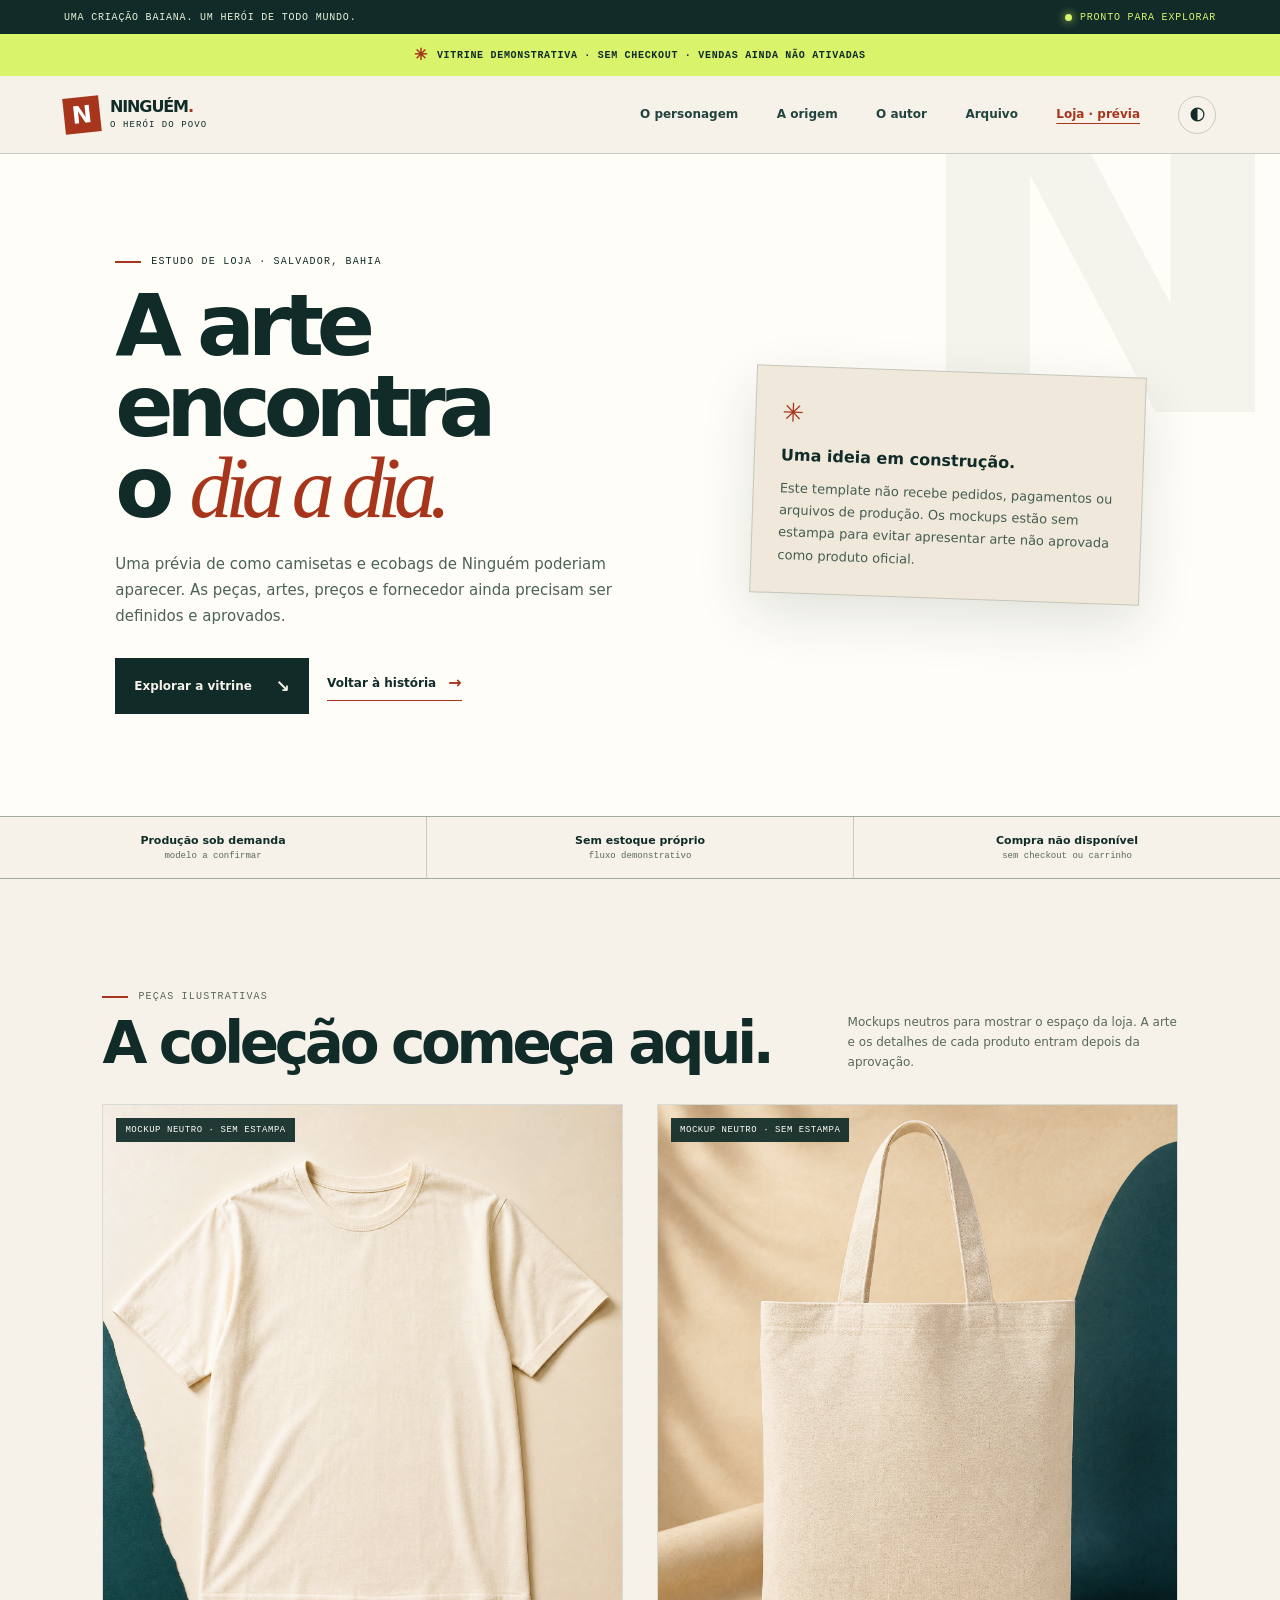
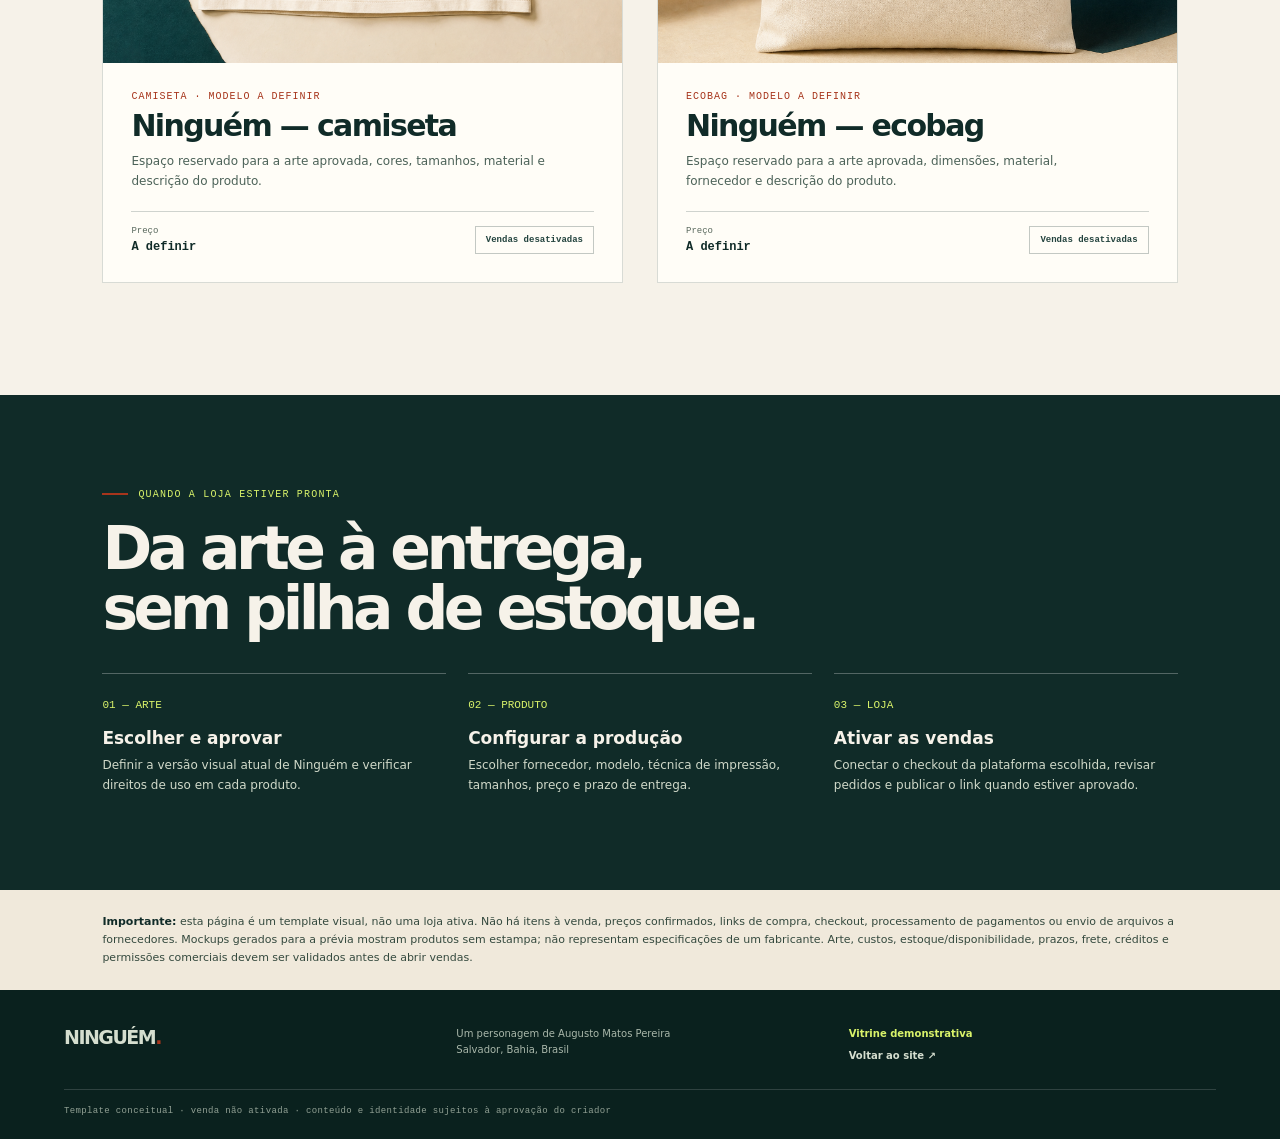
==== loja.html @ 066a9e8f "feat: add demonstrative Ninguem shop page" ====
<!doctype html>
<html lang="pt-BR">
<head>
  <meta charset="utf-8">
  <meta name="viewport" content="width=device-width, initial-scale=1">
  <meta name="theme-color" content="#102b28">
  <meta name="description" content="Vitrine demonstrativa de camisetas e ecobags de Ninguém. Produtos, artes, valores e vendas aguardam definição.">
  <title>Vitrine — Ninguém, o herói do povo</title>
  <link rel="icon" href="assets/icon.svg" type="image/svg+xml">
  <link rel="manifest" href="manifest.webmanifest">
  <link rel="stylesheet" href="styles.css">
  <script src="app.js" defer></script>
  <style>
    .shop-page{background:var(--paper);color:var(--ink)}
    .shop-notice{display:flex;align-items:center;justify-content:center;gap:9px;padding:11px 18px;background:var(--lime);color:var(--ink);text-align:center;font:600 10px var(--font-mono);letter-spacing:.07em;text-transform:uppercase}
    .shop-notice span{color:var(--orange);font-size:16px}
    .shop-nav .primary-nav a[aria-current=page]{color:var(--orange);text-decoration:underline;text-underline-offset:5px}
    .shop-hero{position:relative;overflow:hidden;display:grid;grid-template-columns:1.12fr .88fr;gap:5vw;align-items:center;padding:clamp(58px,8vw,108px) clamp(24px,9vw,136px);background:var(--paper-2)}
    .shop-hero:after{content:'N';position:absolute;right:3vw;top:-.3em;color:rgba(16,43,40,.045);font:700 min(37vw,490px)/1 var(--font-display);letter-spacing:-.12em;pointer-events:none}
    .shop-hero-copy,.shop-hero-visual{position:relative;z-index:1}
    .shop-kicker{display:flex;align-items:center;gap:10px;margin:0 0 18px;font:10px var(--font-mono);letter-spacing:.12em;text-transform:uppercase}
    .shop-kicker:before{content:'';width:26px;height:2px;background:var(--orange)}
    .shop-hero h1{max-width:680px;margin:0 0 22px;font:600 clamp(48px,7vw,86px)/.94 var(--font-display);letter-spacing:-.085em}
    .shop-hero h1 em{color:var(--orange);font-family:Georgia,serif;font-weight:400}
    .shop-lede{max-width:540px;margin:0;color:#4c6258;font-size:15px;line-height:1.75}
    .shop-hero-actions{display:flex;flex-wrap:wrap;align-items:center;gap:18px;margin-top:28px}
    .shop-hero-visual{min-height:330px;display:grid;place-items:center}
    .hero-note-card{width:min(100%,390px);padding:26px;border:1px solid rgba(16,43,40,.18);background:#f0e9db;box-shadow:0 20px 55px rgba(16,43,40,.12);transform:rotate(2deg)}
    .hero-note-card strong{display:block;margin-bottom:13px;font:600 16px var(--font-display)}
    .hero-note-card p{margin:0;color:#465d53;font-size:13px;line-height:1.7}
    .hero-note-card .note-symbol{display:block;margin-bottom:13px;color:var(--orange);font-size:26px}
    .shop-facts{display:grid;grid-template-columns:repeat(3,1fr);gap:1px;background:var(--line);border-block:1px solid var(--line)}
    .shop-facts div{padding:17px 22px;background:var(--paper);text-align:center}
    .shop-facts strong,.shop-facts span{display:block}
    .shop-facts strong{font:600 11px var(--font-display)}
    .shop-facts span{margin-top:4px;color:#59685d;font:9px var(--font-mono)}
    .shop-collection{padding:clamp(68px,9vw,112px) clamp(22px,8vw,120px)}
    .shop-section-head{display:flex;align-items:end;justify-content:space-between;gap:24px;margin-bottom:32px}
    .shop-section-head .shop-kicker{margin-bottom:12px;color:#59685d}
    .shop-section-head h2{margin:0;font:600 clamp(36px,5vw,58px)/1 var(--font-display);letter-spacing:-.075em}
    .shop-section-head>p{max-width:330px;margin:0;color:#59685d;font-size:12px;line-height:1.65}
    .product-grid{display:grid;grid-template-columns:repeat(2,minmax(0,1fr));gap:clamp(16px,3vw,34px)}
    .product-card{overflow:hidden;border:1px solid rgba(16,43,40,.16);background:var(--paper-2)}
    .product-visual{position:relative;overflow:hidden;background:#eee8dc}
    .product-visual img{display:block;width:100%;aspect-ratio:4/4.3;object-fit:cover;transition:transform .35s}
    .product-card:hover .product-visual img{transform:scale(1.025)}
    .mockup-label{position:absolute;left:13px;top:13px;padding:7px 9px;background:rgba(16,43,40,.92);color:#fffdf7;font:9px var(--font-mono);letter-spacing:.06em;text-transform:uppercase}
    .product-info{padding:clamp(17px,2.4vw,28px)}
    .product-type{margin:0 0 8px;color:var(--orange);font:10px var(--font-mono);letter-spacing:.1em;text-transform:uppercase}
    .product-info h3{margin:0;font:600 clamp(20px,2.7vw,30px)/1.05 var(--font-display);letter-spacing:-.055em}
    .product-desc{max-width:440px;margin:11px 0 19px;color:#4c6258;font-size:12px;line-height:1.65}
    .product-meta{display:flex;align-items:center;justify-content:space-between;gap:10px;padding-top:14px;border-top:1px solid var(--line)}
    .product-price{font:600 12px var(--font-mono)}
    .product-price small{display:block;margin-bottom:4px;color:#59685d;font:9px var(--font-mono)}
    .product-state{padding:8px 10px;border:1px solid rgba(16,43,40,.25);background:transparent;color:#23433e;font:600 9px var(--font-mono);text-align:center}
    .shop-process{padding:clamp(60px,8vw,94px) clamp(22px,8vw,120px);background:var(--ink);color:var(--paper)}
    .shop-process .shop-kicker{color:var(--lime)}
    .shop-process h2{max-width:700px;margin:0;font:600 clamp(36px,5vw,60px)/1 var(--font-display);letter-spacing:-.075em}
    .process-grid{display:grid;grid-template-columns:repeat(3,1fr);gap:22px;margin-top:35px}
    .process-step{padding-top:17px;border-top:1px solid rgba(255,255,255,.28)}
    .process-step b{color:var(--lime);font:11px var(--font-mono)}
    .process-step h3{margin:12px 0 7px;font:600 17px var(--font-display)}
    .process-step p{margin:0;color:#d0d9c9;font-size:12px;line-height:1.7}
    .shop-disclaimer{padding:23px clamp(22px,8vw,120px);background:#f0e9db;color:#34493e;font-size:11px;line-height:1.65}
    .shop-disclaimer strong{color:var(--ink)}
    .shop-footer .footer-links a:first-child{color:var(--lime)}
    body.high-contrast .shop-process{background:#000;color:#fff}
    body.high-contrast .shop-process p{color:#fff}
    body.high-contrast .shop-hero:after{color:rgba(0,0,0,.05)}
    body.high-contrast .shop-facts span,body.high-contrast .shop-section-head>p,body.high-contrast .product-desc,body.high-contrast .product-price small{color:#111}
    body.high-contrast .shop-disclaimer{background:#fff;color:#111}
    body.high-contrast .product-state{border-color:#000;color:#000}
    @media(max-width:780px){.shop-hero{grid-template-columns:1fr;gap:20px}.shop-hero-visual{min-height:210px;place-items:start center}.hero-note-card{width:min(100%,520px)}.shop-section-head{align-items:start;flex-direction:column}.process-grid{gap:15px}}
    @media(max-width:600px){.shop-notice{font-size:8px;line-height:1.5}.shop-hero{padding:54px 22px 42px}.shop-hero h1{font-size:clamp(49px,14vw,72px)}.shop-lede{font-size:13px}.shop-facts{grid-template-columns:1fr}.shop-facts div{padding:12px}.product-grid{grid-template-columns:1fr;gap:18px}.product-visual img{aspect-ratio:4/4.5}.product-info{padding:18px}.product-info h3{font-size:25px}.process-grid{grid-template-columns:1fr;gap:24px}.shop-section-head h2,.shop-process h2{font-size:39px}.shop-collection{padding:63px 20px}.shop-process{padding:57px 22px}.shop-disclaimer{padding:20px 22px}}
  </style>
</head>
<body class="shop-page">
  <a class="skip-link" href="#colecao">Pular para a vitrine</a>
  <div class="utility-bar">
    <p>Uma criação baiana. Um herói de todo mundo.</p>
    <span class="connection-status" id="connection-status" role="status" aria-live="polite"><span class="status-dot" aria-hidden="true"></span><span id="connection-label">Pronto para explorar</span></span>
  </div>
  <div class="shop-notice"><span aria-hidden="true">✳</span> Vitrine demonstrativa · sem checkout · vendas ainda não ativadas</div>
  <header class="site-header shop-nav">
    <a class="brand" href="index.html" aria-label="Ninguém — página inicial">
      <span class="brand-mark" aria-hidden="true">N</span>
      <span class="brand-name">NINGUÉM<span class="brand-period">.</span><small>O HERÓI DO POVO</small></span>
    </a>
    <button class="menu-toggle" id="menu-toggle" type="button" aria-expanded="false" aria-controls="primary-nav" aria-label="Abrir menu"><span></span><span></span></button>
    <nav class="primary-nav" id="primary-nav" aria-label="Navegação principal">
      <a href="index.html#personagem">O personagem</a>
      <a href="index.html#origem">A origem</a>
      <a href="index.html#autor">O autor</a>
      <a href="index.html#arquivo">Arquivo</a>
      <a href="loja.html" aria-current="page">Loja · prévia</a>
    </nav>
    <div class="header-actions">
      <button class="icon-button" id="contrast-toggle" type="button" aria-pressed="false" aria-label="Ativar alto contraste" title="Alto contraste"><svg viewBox="0 0 24 24" aria-hidden="true"><circle cx="12" cy="12" r="9"></circle><path d="M12 3a9 9 0 0 0 0 18z"></path></svg></button>
      <button class="install-button" id="install-button" type="button" hidden>Instalar site <span aria-hidden="true">↓</span></button>
    </div>
  </header>
  <main id="conteudo">
    <section class="shop-hero" aria-labelledby="shop-title">
      <div class="shop-hero-copy">
        <p class="shop-kicker">Estudo de loja · Salvador, Bahia</p>
        <h1 id="shop-title">A arte encontra<br>o <em>dia a dia.</em></h1>
        <p class="shop-lede">Uma prévia de como camisetas e ecobags de Ninguém poderiam aparecer. As peças, artes, preços e fornecedor ainda precisam ser definidos e aprovados.</p>
        <div class="shop-hero-actions">
          <a class="button button-primary" href="#colecao">Explorar a vitrine <span aria-hidden="true">↘</span></a>
          <a class="text-link" href="index.html">Voltar à história <span aria-hidden="true">→</span></a>
        </div>
      </div>
      <div class="shop-hero-visual">
        <aside class="hero-note-card" aria-label="Aviso sobre esta prévia">
          <span class="note-symbol" aria-hidden="true">✳</span>
          <strong>Uma ideia em construção.</strong>
          <p>Este template não recebe pedidos, pagamentos ou arquivos de produção. Os mockups estão sem estampa para evitar apresentar arte não aprovada como produto oficial.</p>
        </aside>
      </div>
    </section>
    <div class="shop-facts" aria-label="Resumo da prévia">
      <div><strong>Produção sob demanda</strong><span>modelo a confirmar</span></div>
      <div><strong>Sem estoque próprio</strong><span>fluxo demonstrativo</span></div>
      <div><strong>Compra não disponível</strong><span>sem checkout ou carrinho</span></div>
    </div>
    <section class="shop-collection" id="colecao" aria-labelledby="collection-title">
      <div class="shop-section-head">
        <div><p class="shop-kicker">Peças ilustrativas</p><h2 id="collection-title">A coleção começa aqui.</h2></div>
        <p>Mockups neutros para mostrar o espaço da loja. A arte e os detalhes de cada produto entram depois da aprovação.</p>
      </div>
      <div class="product-grid">
        <article class="product-card">
          <div class="product-visual">
            <img src="assets/mockup-camiseta.jpg" alt="Mockup neutro de camiseta cor de marfim, sem estampa ou logotipo">
            <span class="mockup-label">Mockup neutro · sem estampa</span>
          </div>
          <div class="product-info">
            <p class="product-type">Camiseta · modelo a definir</p>
            <h3>Ninguém — camiseta</h3>
            <p class="product-desc">Espaço reservado para a arte aprovada, cores, tamanhos, material e descrição do produto.</p>
            <div class="product-meta"><span class="product-price"><small>Preço</small>A definir</span><span class="product-state">Vendas desativadas</span></div>
          </div>
        </article>
        <article class="product-card">
          <div class="product-visual">
            <img src="assets/mockup-ecobag.jpg" alt="Mockup neutro de ecobag de lona natural, sem estampa ou logotipo">
            <span class="mockup-label">Mockup neutro · sem estampa</span>
          </div>
          <div class="product-info">
            <p class="product-type">Ecobag · modelo a definir</p>
            <h3>Ninguém — ecobag</h3>
            <p class="product-desc">Espaço reservado para a arte aprovada, dimensões, material, fornecedor e descrição do produto.</p>
            <div class="product-meta"><span class="product-price"><small>Preço</small>A definir</span><span class="product-state">Vendas desativadas</span></div>
          </div>
        </article>
      </div>
    </section>
    <section class="shop-process" aria-labelledby="process-title">
      <p class="shop-kicker">Quando a loja estiver pronta</p>
      <h2 id="process-title">Da arte à entrega,<br>sem pilha de estoque.</h2>
      <div class="process-grid">
        <article class="process-step"><b>01 — ARTE</b><h3>Escolher e aprovar</h3><p>Definir a versão visual atual de Ninguém e verificar direitos de uso em cada produto.</p></article>
        <article class="process-step"><b>02 — PRODUTO</b><h3>Configurar a produção</h3><p>Escolher fornecedor, modelo, técnica de impressão, tamanhos, preço e prazo de entrega.</p></article>
        <article class="process-step"><b>03 — LOJA</b><h3>Ativar as vendas</h3><p>Conectar o checkout da plataforma escolhida, revisar pedidos e publicar o link quando estiver aprovado.</p></article>
      </div>
    </section>
    <aside class="shop-disclaimer"><strong>Importante:</strong> esta página é um template visual, não uma loja ativa. Não há itens à venda, preços confirmados, links de compra, checkout, processamento de pagamentos ou envio de arquivos a fornecedores. Mockups gerados para a prévia mostram produtos sem estampa; não representam especificações de um fabricante. Arte, custos, estoque/disponibilidade, prazos, frete, créditos e permissões comerciais devem ser validados antes de abrir vendas.</aside>
  </main>
  <footer class="site-footer shop-footer">
    <a class="footer-brand" href="index.html">NINGUÉM<span>.</span></a>
    <p>Um personagem de Augusto Matos Pereira<br>Salvador, Bahia, Brasil</p>
    <div class="footer-links"><a href="loja.html" aria-current="page">Vitrine demonstrativa</a><a href="index.html">Voltar ao site <span aria-hidden="true">↗</span></a></div>
    <small>Template conceitual · venda não ativada · conteúdo e identidade sujeitos à aprovação do criador</small>
  </footer>
</body>
</html>
---- styles.css ----
:root{--ink:#102b28;--ink-2:#23433e;--paper:#f6f2e9;--paper-2:#fffdf7;--lime:#d9f36a;--orange:#a7351c;--sun:#f2bd54;--blue:#6bbdc0;--line:rgba(16,43,40,.2);--font-body:system-ui,-apple-system,"Segoe UI",sans-serif;--font-display:system-ui,-apple-system,"Segoe UI",sans-serif;--font-mono:ui-monospace,"SFMono-Regular",Consolas,monospace;--shadow:0 18px 70px rgba(16,43,40,.12);scroll-behavior:smooth;scroll-padding-top:90px;color-scheme:light}
*{box-sizing:border-box}html{background:var(--paper)}body{margin:0;background:var(--paper);color:var(--ink);font-family:var(--font-body);font-size:16px;line-height:1.55;-webkit-font-smoothing:antialiased}a{color:inherit;text-decoration:none}button{font:inherit}a:focus-visible,button:focus-visible{outline:3px solid var(--orange);outline-offset:4px}.skip-link{position:absolute;left:16px;top:-60px;z-index:20;background:var(--lime);color:var(--ink);padding:12px 18px;font-weight:700}.skip-link:focus{top:12px}.utility-bar{min-height:34px;padding:6px clamp(20px,5vw,76px);background:var(--ink);color:#e9f0da;display:flex;align-items:center;justify-content:space-between;font:10px var(--font-mono);letter-spacing:.08em;text-transform:uppercase}.utility-bar p{margin:0}.connection-status{display:inline-flex;align-items:center;gap:8px;color:#d9f36a}.status-dot{width:7px;height:7px;border-radius:50%;background:currentColor;box-shadow:0 0 10px currentColor}.site-header{height:78px;padding:0 clamp(20px,5vw,76px);display:flex;align-items:center;gap:38px;border-bottom:1px solid var(--line);background:var(--paper);position:sticky;top:0;z-index:10}.brand{display:flex;align-items:center;gap:10px;min-width:max-content}.brand-mark{width:36px;height:36px;display:grid;place-items:center;background:var(--orange);color:#fff;font:700 24px var(--font-display);transform:rotate(-6deg)}.brand-name{font:700 16px var(--font-display);letter-spacing:-.07em;line-height:1}.brand-period,.footer-brand span{color:var(--orange)}.brand-name small{display:block;margin-top:5px;font:9px var(--font-mono);letter-spacing:.12em}.primary-nav{display:flex;align-items:center;gap:clamp(18px,3vw,42px);margin-left:auto}.primary-nav a,.text-link,.footer-links a{font-size:12px;font-weight:700}.primary-nav a{color:var(--ink-2);transition:color .2s}.primary-nav a:hover,.footer-links a:hover{color:var(--orange)}.header-actions{display:flex;align-items:center;gap:14px}.icon-button{width:38px;height:38px;border:1px solid var(--line);border-radius:50%;background:transparent;color:var(--ink);display:grid;place-items:center;cursor:pointer}.icon-button svg{width:17px;height:17px;fill:none;stroke:currentColor;stroke-width:1.7}.icon-button svg path{fill:currentColor;stroke:none}.install-button{border:0;background:var(--ink);color:var(--paper);padding:11px 15px;border-radius:3px;font-size:11px;font-weight:700;cursor:pointer}.install-button[hidden]{display:none}.menu-toggle{display:none}
.hero{position:relative;min-height:min(700px,calc(100svh - 110px));display:grid;grid-template-columns:.92fr 1.08fr;align-items:center;padding:58px clamp(24px,7.4vw,114px) 78px;overflow:hidden;background:var(--paper-2)}.hero:before{content:'';position:absolute;width:430px;height:430px;border:1px solid rgba(16,43,40,.06);border-radius:50%;top:-245px;left:-120px}.hero-copy{position:relative;z-index:2;padding:20px 0}.eyebrow{display:flex;align-items:center;gap:10px;margin:0 0 20px;font:10px var(--font-mono);letter-spacing:.12em;text-transform:uppercase}.eyebrow-line{display:block;width:27px;height:2px;background:var(--orange)}h1,h2,h3,p{margin-top:0}.hero h1{max-width:590px;margin:0 0 23px;font:600 clamp(50px,7vw,94px)/.95 var(--font-display);letter-spacing:-.09em}.hero h1 em,.character-title-block h2 em,.origin-copy h2 em,.author-content h2 em,.closing-band h2 em{font-family:Georgia,serif;font-weight:400;letter-spacing:-.08em}.hero h1 em{color:var(--orange)}.hero-lede{max-width:420px;margin:0;color:#4c6258;font-size:16px;line-height:1.7}.hero-actions{display:flex;align-items:center;gap:25px;margin-top:30px}.button{display:inline-flex;align-items:center;gap:24px;padding:15px 19px;font-size:12px;font-weight:700;transition:transform .2s,background .2s}.button:hover{transform:translateY(-2px)}.button-primary{background:var(--ink);color:var(--paper)}.button-primary:hover{background:var(--orange)}.button-primary span,.button-light span{font-size:17px}.text-link{display:inline-flex;align-items:center;gap:12px;border-bottom:1px solid var(--orange);padding-bottom:4px}.text-link span{font-size:16px;color:var(--orange)}.hero-note{display:flex;align-items:center;gap:9px;margin-top:57px;color:#61746a;font:10px var(--font-mono);letter-spacing:.04em}.note-star{font-size:19px;color:var(--orange)}.hero-art{position:relative;min-height:465px;margin-left:-4%;background:var(--ink);box-shadow:var(--shadow);transform:rotate(1deg);isolation:isolate}.hero-art:before{content:'';position:absolute;inset:10px;border:1px solid rgba(255,255,255,.24);z-index:1;pointer-events:none}.hero-art img{width:100%;height:100%;min-height:465px;display:block;object-fit:cover}.art-caption{position:absolute;top:22px;left:25px;right:25px;z-index:2;display:flex;justify-content:space-between;color:#fff;font:9px var(--font-mono);letter-spacing:.12em}.art-stamp{position:absolute;z-index:2;right:30px;bottom:34px;width:115px;height:115px;border:2px solid var(--lime);border-radius:50%;color:var(--lime);display:flex;flex-direction:column;align-items:center;justify-content:center;text-align:center;transform:rotate(8deg);font:9px var(--font-mono);letter-spacing:.12em}.art-stamp b{font:19px var(--font-body)}.art-stamp small{font-size:7px;line-height:1.3}.art-disclaimer{position:absolute;z-index:2;bottom:17px;left:25px;margin:0;color:#eef0de;font:8px var(--font-mono);letter-spacing:.04em}.hero-bottom{position:absolute;bottom:23px;left:clamp(24px,7.4vw,114px);right:clamp(24px,7.4vw,114px);display:flex;justify-content:space-between;color:#66776e;font:9px var(--font-mono);letter-spacing:.09em}.hero-bottom a{color:var(--ink);font-weight:500}.hero-bottom a span{color:var(--orange);font-size:14px;margin-left:8px}.marquee{overflow:hidden;background:var(--lime);height:48px;display:flex;align-items:center}.marquee-track{display:flex;align-items:center;justify-content:space-around;gap:clamp(24px,5vw,76px);min-width:100%;white-space:nowrap;font:700 12px var(--font-display);text-transform:uppercase;letter-spacing:.1em}.marquee-track b{color:var(--orange);font-size:18px}
.section{padding:clamp(70px,10vw,130px) clamp(24px,10vw,154px)}.section-heading{display:flex;align-items:center;justify-content:space-between}.section-index{font:10px var(--font-mono);letter-spacing:.1em;color:#829087}.character-grid{display:grid;grid-template-columns:1fr .75fr;gap:8vw;align-items:center}.character-title-block{position:relative}.character-title-block h2{margin:0;font:600 clamp(46px,6vw,80px)/.98 var(--font-display);letter-spacing:-.08em}.character-title-block h2 em{color:var(--orange)}.scribble{position:absolute;right:7%;top:8%;font-size:45px;color:var(--orange);transform:rotate(22deg)}.character-copy{max-width:470px}.intro-copy{font:500 21px/1.4 var(--font-display);letter-spacing:-.03em}.character-copy>p:not(.intro-copy){font-size:14px;line-height:1.8;color:#53665c}.small-note{font-size:10px!important;line-height:1.6!important;color:#748278!important}.dark-link{margin-top:12px}.character-facts{border-top:1px solid var(--line);margin-top:75px;padding-top:20px;display:grid;grid-template-columns:repeat(3,1fr);gap:20px}.character-facts>div{display:flex;align-items:center;gap:14px}.fact-number{color:var(--orange);font:11px var(--font-mono)}.fact-label{font:600 12px var(--font-display)}
.origin-section{display:grid;grid-template-columns:1fr 1fr;min-height:590px;background:var(--ink);color:var(--paper)}.origin-art{min-height:100%;position:relative;overflow:hidden;background:#173d3a}.origin-art img{width:100%;height:100%;min-height:590px;object-fit:cover}.origin-copy{align-self:center;padding:75px clamp(28px,7vw,100px)}.origin-copy .eyebrow{color:var(--lime)}.origin-copy h2{margin:0 0 26px;font:600 clamp(35px,4vw,55px)/1.04 var(--font-display);letter-spacing:-.07em}.origin-copy h2 em{color:var(--lime)}.origin-copy>p:not(.eyebrow):not(.small-note){font-size:13px;line-height:1.85;color:#d0d9c9}.origin-copy strong{color:#fff}.film-card{display:grid;grid-template-columns:40px 1fr auto;align-items:center;gap:13px;margin-top:29px;padding:14px;border:1px solid rgba(255,255,255,.2)}.film-icon{width:38px;height:38px;border-radius:50%;display:grid;place-items:center;background:var(--lime);color:var(--ink);font-size:13px}.film-card div strong,.film-card div span{display:block}.film-card div strong{font:600 12px var(--font-display)}.film-card div span{margin-top:4px;font:9px var(--font-mono);color:#bdcabc}.film-card>a{font-size:10px;font-weight:700;color:var(--lime);white-space:nowrap}.film-card>a span{font-size:14px}.origin-copy .small-note{margin-top:13px;color:#9aac9d!important}
.author-section{position:relative;padding:clamp(75px,10vw,125px) clamp(24px,10vw,154px) 36px;background:var(--orange);color:#fff6e5;overflow:hidden}.author-section:after{content:'N';position:absolute;right:-.04em;top:-.32em;font:700 min(55vw,660px)/1 var(--font-display);letter-spacing:-.11em;color:rgba(255,242,208,.08);pointer-events:none}.author-label{display:flex;justify-content:space-between;align-items:flex-start}.author-label .eyebrow{color:#fff0d7}.author-label .eyebrow-line{background:var(--ink)}.author-asterisk{position:absolute;top:80px;right:12%;font-size:55px;color:var(--lime)}.author-content{position:relative;z-index:1;display:grid;grid-template-columns:1.05fr .7fr;gap:10vw;align-items:center;padding:50px 0 90px}.author-content h2{margin:0;font:600 clamp(58px,8vw,106px)/.86 var(--font-display);letter-spacing:-.1em}.author-content h2 em{color:var(--lime);font-size:.8em}.author-bio{max-width:420px}.author-bio .intro-copy{font-size:19px}.author-bio>p:not(.intro-copy){font-size:13px;line-height:1.8;color:#fff1df}.author-bio .small-note{color:#ffe3c5!important}.author-bio .text-link{margin-top:10px;border-color:var(--lime)}.author-bio .text-link span{color:var(--lime)}.author-bottom{position:relative;z-index:1;border-top:1px solid rgba(255,255,255,.32);padding-top:16px;display:flex;justify-content:space-between;font:9px var(--font-mono);letter-spacing:.12em}
.archive-section{padding:clamp(75px,10vw,130px) clamp(24px,10vw,154px)}.archive-section .section-heading{align-items:end;margin-bottom:35px}.archive-section h2{margin:0;font:600 clamp(37px,5vw,64px)/1 var(--font-display);letter-spacing:-.08em}.archive-grid{display:grid;grid-template-columns:repeat(3,1fr);gap:16px}.archive-card{min-height:310px;position:relative;overflow:hidden;padding:24px;display:flex;flex-direction:column;justify-content:space-between;color:var(--ink)}.archive-card-comic{background:var(--lime)}.archive-card-film{background:#83c9c3}.archive-card-city{background:#f5c969}.archive-number{position:relative;z-index:1;font:10px var(--font-mono)}.archive-art-mark{position:absolute;right:14px;top:4px;font:700 118px/.9 var(--font-display);letter-spacing:-.13em;opacity:.16;transform:rotate(-9deg)}.archive-card-film .archive-art-mark{font-size:100px;right:24px;top:15px}.archive-card-city .archive-art-mark{font-size:112px}.archive-card div{position:relative;z-index:1}.archive-card div>p{margin:0 0 9px;font:10px var(--font-mono);text-transform:uppercase;letter-spacing:.1em}.archive-card h3{margin:0 0 16px;font:600 27px/.98 var(--font-display);letter-spacing:-.07em}.archive-caption{font-size:10px}.archive-note{margin:17px 0 0;font-size:10px;color:#7b887e}
.closing-band{display:flex;align-items:end;justify-content:space-between;gap:30px;padding:66px clamp(24px,10vw,154px);background:var(--ink);color:var(--paper)}.closing-band .eyebrow{color:var(--lime)}.closing-band h2{margin:0;font:600 clamp(35px,5vw,64px)/1 var(--font-display);letter-spacing:-.08em}.closing-band h2 em{color:var(--lime)}.button-light{background:var(--lime);color:var(--ink);white-space:nowrap}.button-light:hover{background:#fff}.site-footer{padding:36px clamp(24px,5vw,76px) 24px;display:grid;grid-template-columns:1fr 1fr 1fr;align-items:start;gap:25px;background:#0a211e;color:#d5decf}.footer-brand{font:700 19px var(--font-display);letter-spacing:-.08em}.site-footer>p{margin:0;color:#a9b7aa;font-size:10px;line-height:1.6}.footer-links{display:flex;flex-direction:column;gap:7px;align-items:flex-start}.footer-links a{font-size:10px}.site-footer>small{grid-column:1/-1;padding-top:16px;border-top:1px solid rgba(255,255,255,.15);color:#91a094;font:9px var(--font-mono);letter-spacing:.04em}.noscript-note{margin:0;padding:15px;background:var(--lime);text-align:center;font-size:12px}
body.high-contrast{--ink:#000;--ink-2:#111;--paper:#fff;--paper-2:#fff;--lime:#efff00;--orange:#c22c00;--line:rgba(0,0,0,.55);--blue:#007b79}body.high-contrast .hero-lede,body.high-contrast .character-copy>p:not(.intro-copy),body.high-contrast .archive-note{color:#111}body.high-contrast .origin-section,body.high-contrast .closing-band,body.high-contrast .site-footer{background:#000;color:#fff}body.high-contrast .origin-copy>p:not(.eyebrow):not(.small-note){color:#fff}body.high-contrast .origin-copy .small-note{color:#eee!important}body.high-contrast .site-footer>p,body.high-contrast .site-footer>small{color:#eee}
@media(max-width:900px){.site-header{gap:20px}.hero{grid-template-columns:.95fr 1.05fr;padding-left:6vw;padding-right:6vw}.hero-art,.hero-art img{min-height:390px}.hero h1{font-size:clamp(48px,8vw,72px)}.character-grid{gap:5vw}.origin-copy{padding:55px 5vw}.author-content{gap:5vw}.archive-card{min-height:270px;padding:19px}.archive-card h3{font-size:23px}}
@media(max-width:680px){.utility-bar{font-size:8px;padding:6px 16px}.utility-bar p{max-width:58%;line-height:1.3}.site-header{height:67px;padding:0 18px;gap:12px}.brand-mark{width:32px;height:32px}.brand-name{font-size:14px}.header-actions{margin-left:auto;gap:8px}.icon-button{width:34px;height:34px}.install-button{padding:9px;font-size:10px}.menu-toggle{order:3;display:flex;width:38px;height:38px;border:1px solid var(--line);background:transparent;align-items:center;justify-content:center;flex-direction:column;gap:5px}.menu-toggle span{width:16px;height:1px;background:var(--ink)}.primary-nav{position:absolute;top:66px;left:0;right:0;padding:18px 22px 22px;background:var(--paper);border-bottom:1px solid var(--line);display:none;flex-direction:column;align-items:flex-start;gap:18px}.primary-nav.is-open{display:flex}.hero{min-height:unset;display:flex;flex-direction:column;align-items:stretch;padding:48px 22px 63px}.hero-copy{padding:0}.hero h1{font-size:clamp(54px,15vw,82px)}.hero-lede{font-size:14px;max-width:400px}.hero-actions{gap:16px;flex-wrap:wrap;margin-top:24px}.button{padding:13px 14px;gap:15px}.text-link{font-size:11px}.hero-note{margin:25px 0 23px}.hero-art{margin:0;min-height:310px;transform:none}.hero-art img{min-height:310px}.art-stamp{width:88px;height:88px;right:22px;bottom:27px}.hero-bottom{left:22px;right:22px;bottom:18px;font-size:7px}.hero-bottom a{display:none}.marquee{height:40px}.marquee-track{justify-content:flex-start;gap:21px;font-size:10px}.section{padding:67px 23px}.section-heading{margin-bottom:27px}.character-grid{grid-template-columns:1fr;gap:24px}.character-title-block h2{font-size:clamp(53px,13vw,76px)}.scribble{right:9%;top:0}.character-copy .intro-copy{font-size:19px}.character-copy>p:not(.intro-copy){font-size:13px}.character-facts{margin-top:39px;gap:10px}.character-facts>div{align-items:flex-start;flex-direction:column;gap:7px}.fact-label{font-size:10px}.origin-section{grid-template-columns:1fr}.origin-art{min-height:280px;max-height:340px}.origin-art img{min-height:280px}.origin-copy{padding:42px 23px 50px}.origin-copy h2{font-size:clamp(36px,10vw,52px)}.film-card{grid-template-columns:36px 1fr auto;gap:9px;padding:10px}.film-card div span{font-size:8px}.author-section{padding:63px 23px 24px}.author-content{grid-template-columns:1fr;gap:28px;padding:34px 0 55px}.author-content h2{font-size:clamp(67px,17vw,100px)}.author-bio{max-width:500px}.author-asterisk{top:47px;right:9%;font-size:37px}.author-bottom{font-size:7px}.archive-section{padding:67px 23px}.archive-section .section-heading{align-items:end}.archive-section h2{font-size:42px}.archive-grid{grid-template-columns:1fr;gap:10px}.archive-card{min-height:225px;padding:20px}.archive-card h3{font-size:28px}.archive-art-mark{font-size:140px}.closing-band{padding:48px 23px;align-items:flex-start;flex-direction:column}.closing-band h2{font-size:42px}.site-footer{grid-template-columns:1fr 1fr;padding:30px 23px 20px;gap:20px}.site-footer>p{grid-column:2;grid-row:1}.footer-links{grid-column:1/-1;flex-direction:row;flex-wrap:wrap;gap:16px}.site-footer>small{font-size:8px}}
@media(prefers-reduced-motion:reduce){*,*::before,*::after{scroll-behavior:auto!important;animation-duration:.01ms!important;animation-iteration-count:1!important;transition-duration:.01ms!important}}

/* Protótipo com referências recebidas: preservar a imagem inteira e evitar dependência visual de fonte online. */
.hero-art{aspect-ratio:1.72/1;min-height:0;height:auto;display:grid;align-items:center;background:#0a5e58}
.hero-art img{width:100%;height:auto;min-height:0;object-fit:contain;align-self:center}
.origin-art img{object-fit:cover}
@media(max-width:900px){.hero-art{aspect-ratio:1.55/1;min-height:0}.hero-art img{min-height:0;height:auto}}
@media(max-width:680px){.hero-art{aspect-ratio:1.5/1;min-height:0}.hero-art img{min-height:0;height:auto}}
.section-index{color:#59685d}
.small-note,.archive-note{color:#59685d!important}
.hero-bottom{color:#59685d}
.archive-thumb{position:absolute;right:20px;top:38px;width:min(46%,175px);aspect-ratio:1.78;object-fit:cover;border:4px solid var(--ink);transform:rotate(4deg);box-shadow:0 10px 22px rgba(16,43,40,.2)}
.origin-art{display:grid;place-items:center;padding:24px}
.origin-art img{width:min(100%,620px);height:auto;min-height:0;object-fit:contain;box-shadow:0 14px 40px rgba(0,0,0,.22)}
@media(max-width:680px){.origin-art{min-height:0;padding:22px}.origin-art img{min-height:0;width:min(100%,480px)}.archive-thumb{right:16px;top:32px;width:min(48%,175px)}}

.origin-art-caption{width:min(100%,620px);margin:14px 0 0;color:#e6eee0;font-size:10px;line-height:1.55;text-align:left}
@media(max-width:680px){.origin-art-caption{font-size:9px}}

.art-disclaimer{left:20px;right:20px;bottom:17px;padding:6px 8px;background:rgba(16,43,40,.88);color:#fffdf7;font-size:9px;line-height:1.3}
@media(max-width:680px){.art-disclaimer{left:18px;right:18px;bottom:16px;font-size:8px}}
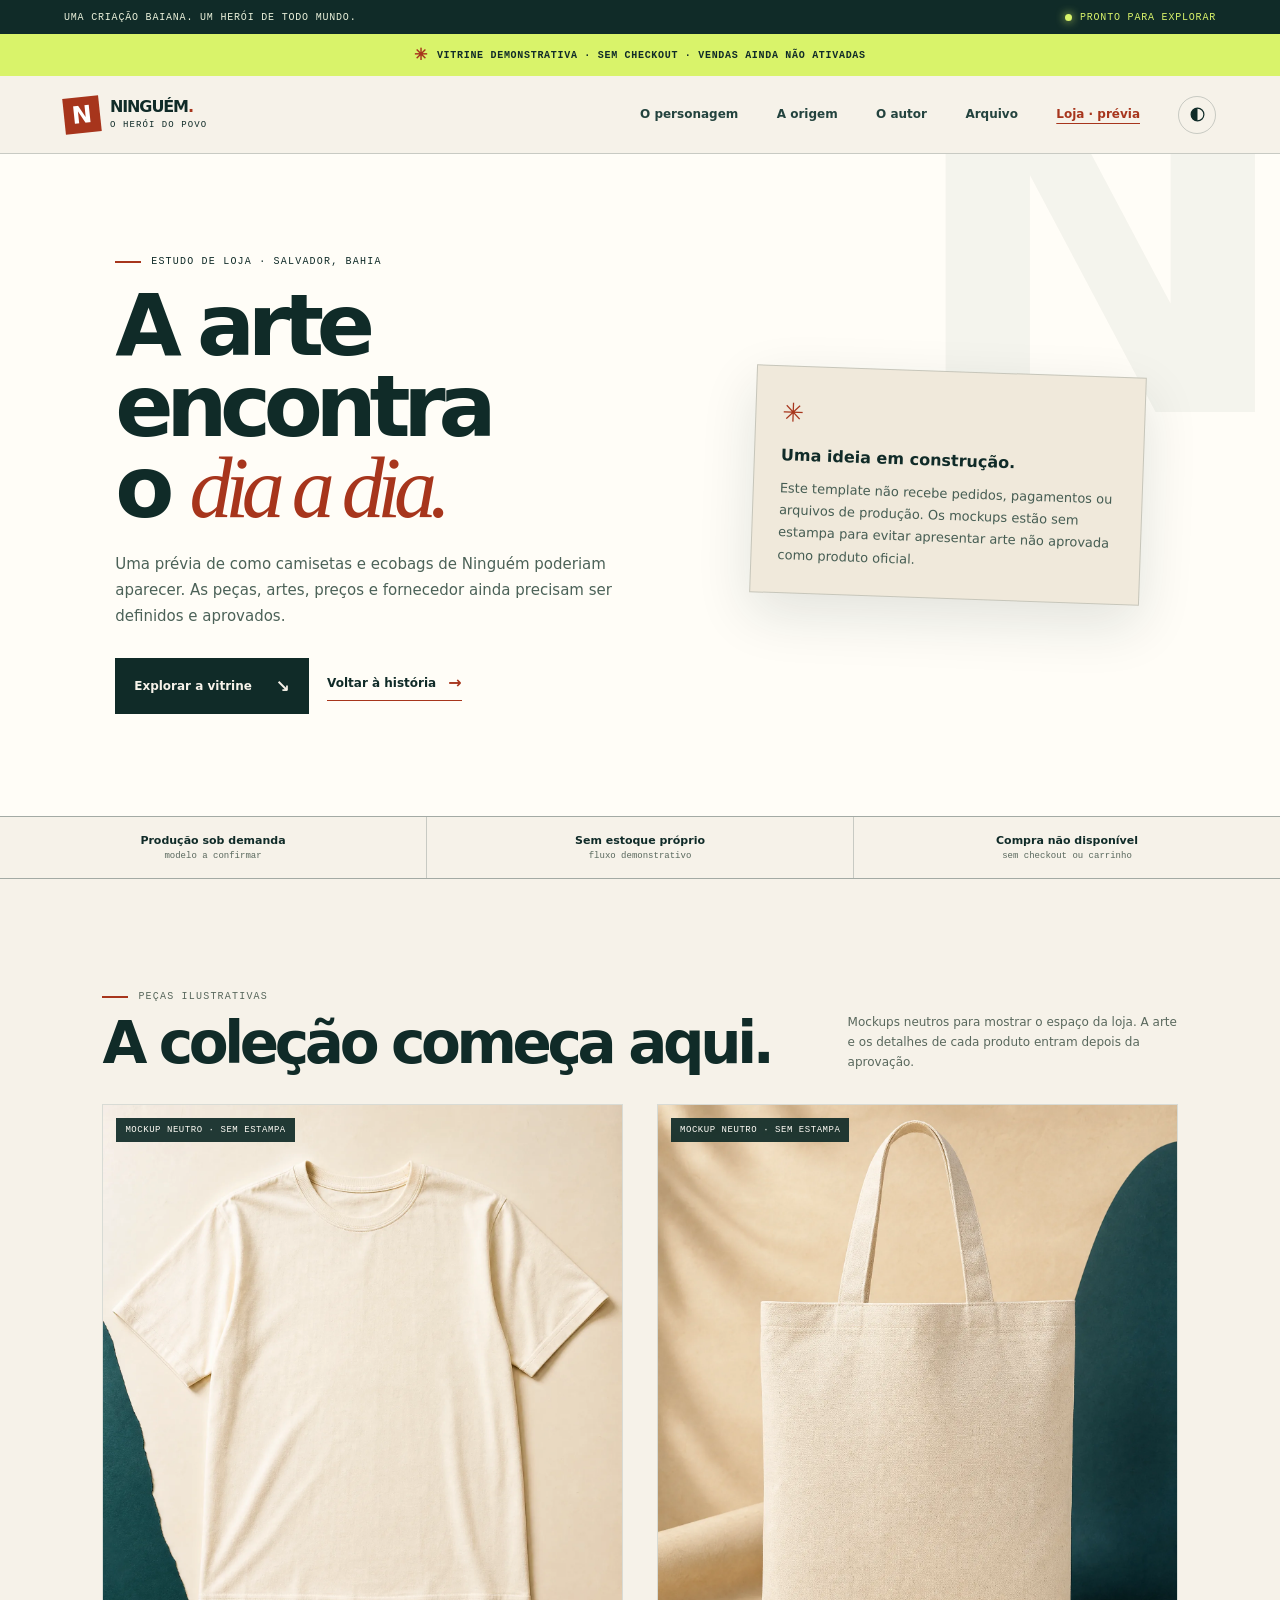
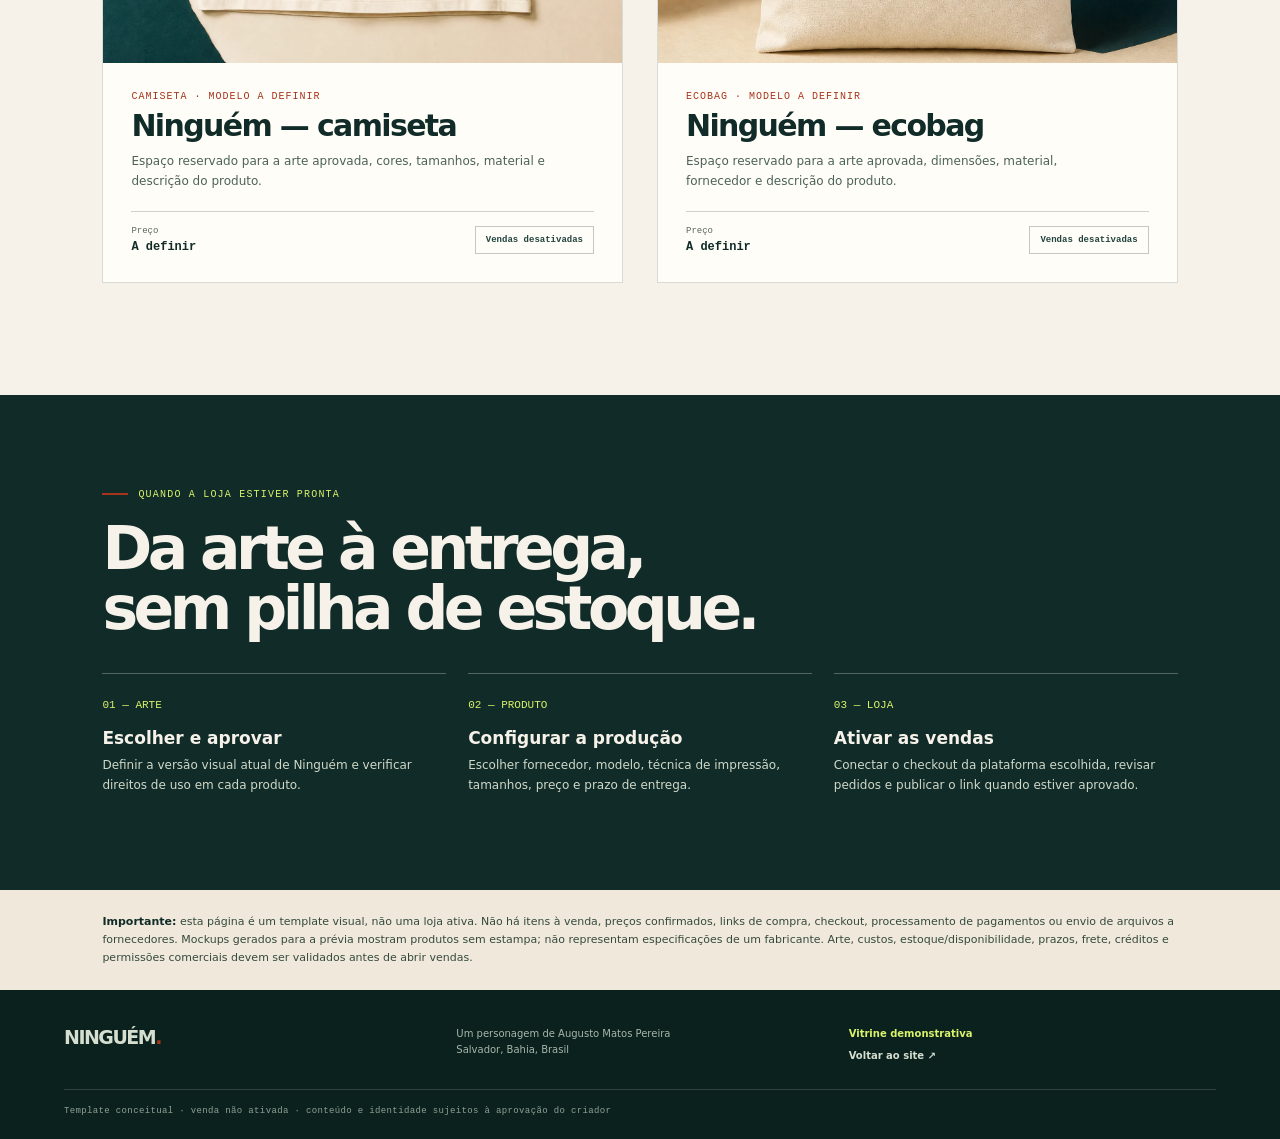
==== commit e0d7e423: "perf: optimize shop mockups for offline use" ====
--- a/loja.html
+++ b/loja.html
@@ -131,7 +131,7 @@
       <div class="product-grid">
         <article class="product-card">
           <div class="product-visual">
-            <img src="assets/mockup-camiseta.jpg" alt="Mockup neutro de camiseta cor de marfim, sem estampa ou logotipo">
+            <img src="assets/mockup-camiseta.webp" alt="Mockup neutro de camiseta cor de marfim, sem estampa ou logotipo">
             <span class="mockup-label">Mockup neutro · sem estampa</span>
           </div>
           <div class="product-info">
@@ -143,7 +143,7 @@
         </article>
         <article class="product-card">
           <div class="product-visual">
-            <img src="assets/mockup-ecobag.jpg" alt="Mockup neutro de ecobag de lona natural, sem estampa ou logotipo">
+            <img src="assets/mockup-ecobag.webp" alt="Mockup neutro de ecobag de lona natural, sem estampa ou logotipo">
             <span class="mockup-label">Mockup neutro · sem estampa</span>
           </div>
           <div class="product-info">
